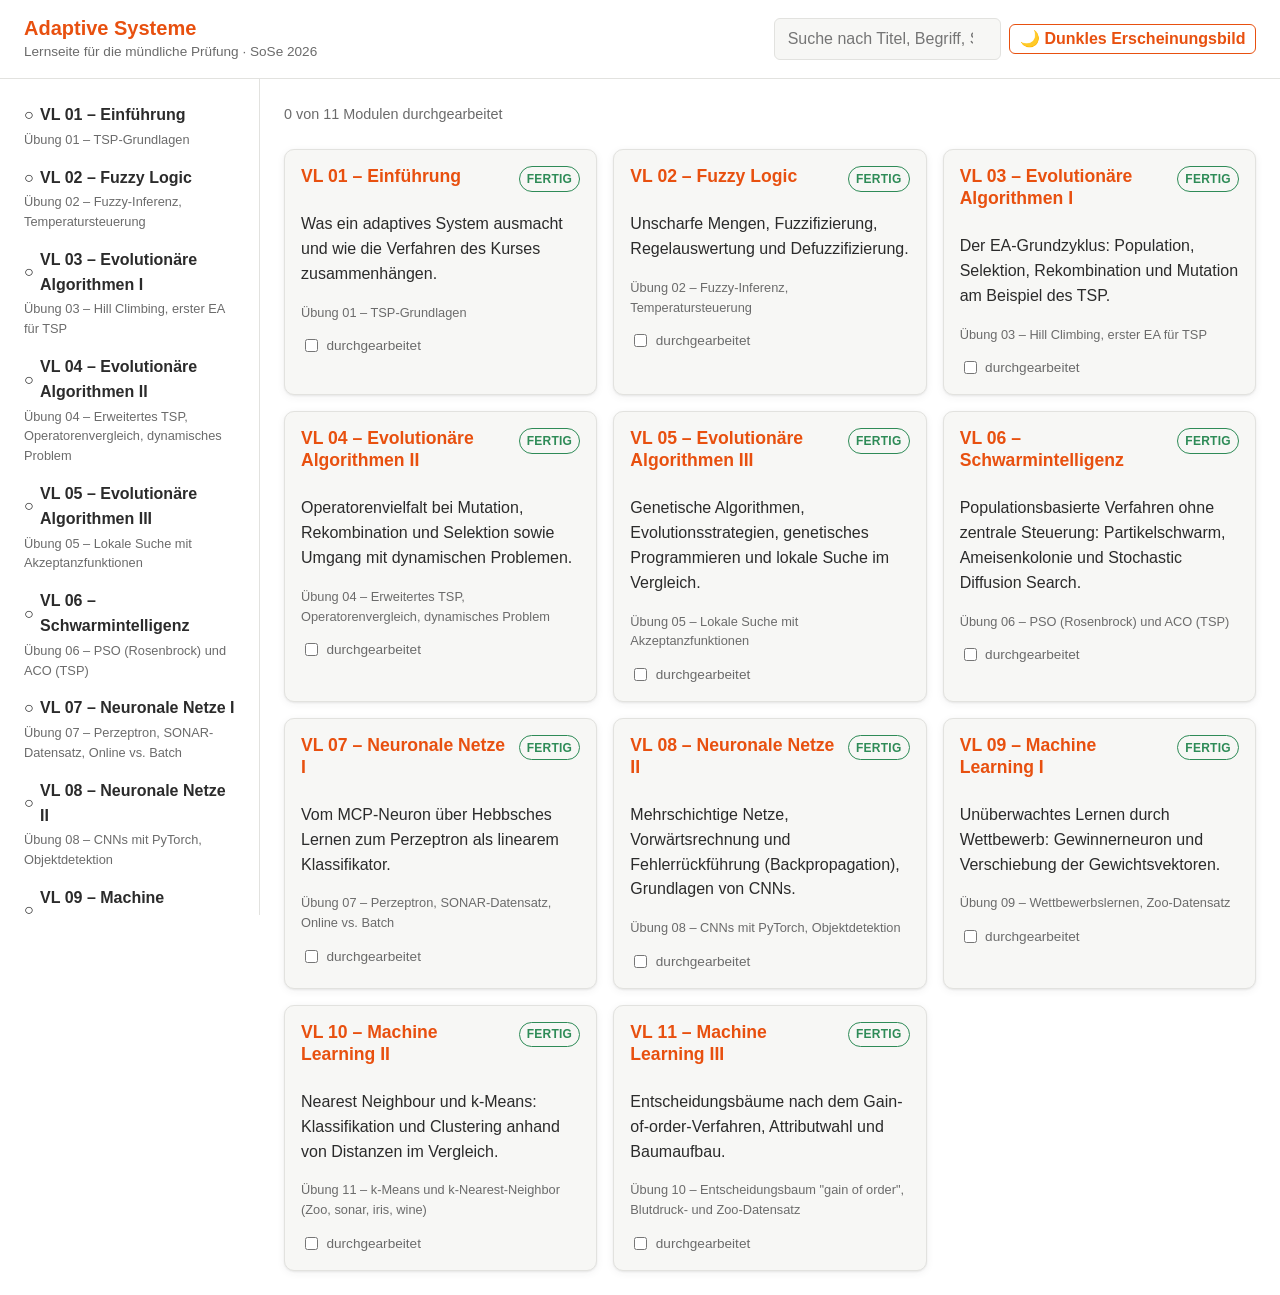
==== index.html @ 7b94b4c3 "Initial commit: vollständige Lernseite Adaptive Systeme Statische, dateibasierte Lernseite mit Shell" ====
<!doctype html>
<html lang="de">
<head>
  <meta charset="utf-8">
  <meta name="viewport" content="width=device-width, initial-scale=1">
  <title>Adaptive Systeme – Lernseite</title>
  <link rel="stylesheet" href="assets/theme.css">
</head>
<body>
  <header class="as-shell-header">
    <div>
      <h1>Adaptive Systeme</h1>
      <p class="as-shell-header__untertitel">Lernseite für die mündliche Prüfung · SoSe 2026</p>
    </div>
    <div class="as-shell-header__controls">
      <input id="as-suche" class="as-suche" type="search" placeholder="Suche nach Titel, Begriff, Schlagwort …" aria-label="Module durchsuchen">
      <button id="as-theme-toggle" class="as-button as-button--icon as-button--sekundaer" type="button">🌙 Dunkles Erscheinungsbild</button>
    </div>
  </header>

  <div class="as-shell-body">
    <nav id="as-sidebar" class="as-sidebar" aria-label="Vorlesungen"></nav>
    <main id="as-main" class="as-main"></main>
  </div>

  <script src="content/manifest.js"></script>
  <script src="assets/module.js"></script>
  <script src="assets/shell.js"></script>
</body>
</html>
---- assets/theme.css ----
/*
  Adaptive Systeme – geteiltes Design-System
  Einzige Quelle für Farben, Abstände und Typografie (design.md Abschnitt 4).
  Wird sowohl von der Shell (index.html) als auch von jedem Modul unter
  lectures/ eingebunden. Kein Modul darf eigene Farbwerte definieren.
*/

:root {
  --as-akzent: #E8500F;
  --as-akzent-gedeckt: #FDF0E9;
  --as-text: #2B2B2B;
  --as-text-gedaempft: #6B6B6B;
  --as-flaeche: #FFFFFF;
  --as-flaeche-erhoeht: #F7F7F5;
  --as-rahmen: #E2E2DF;

  --as-begriff: #1F6FB2;
  --as-ablauf: #2E8B57;
  --as-achtung: #C4342B;

  --as-akzent-kontrast: #FFFFFF;

  --as-schatten: 0 1px 2px rgba(43, 43, 43, 0.08), 0 2px 8px rgba(43, 43, 43, 0.06);

  --as-radius-s: 6px;
  --as-radius-m: 10px;
  --as-radius-l: 14px;

  --as-abstand-xs: 0.25rem;
  --as-abstand-s: 0.5rem;
  --as-abstand-m: 1rem;
  --as-abstand-l: 1.5rem;
  --as-abstand-xl: 2.5rem;

  --as-schrift: -apple-system, BlinkMacSystemFont, "Segoe UI", Roboto, Helvetica,
    Arial, sans-serif, "Apple Color Emoji", "Segoe UI Emoji";
  --as-schrift-mono: ui-monospace, SFMono-Regular, Menlo, Consolas, monospace;

  --as-transition: 150ms ease;

  color-scheme: light;
}

:root[data-theme="dark"] {
  --as-akzent: #FF7A3D;
  --as-akzent-gedeckt: #3A2A1F;
  --as-text: #EDEDEA;
  --as-text-gedaempft: #A8A8A3;
  --as-flaeche: #1B1B19;
  --as-flaeche-erhoeht: #242422;
  --as-rahmen: #38382F;

  --as-begriff: #6CA9E0;
  --as-ablauf: #5FC98A;
  --as-achtung: #E37D74;

  --as-akzent-kontrast: #1B1B19;

  --as-schatten: 0 1px 2px rgba(0, 0, 0, 0.35), 0 2px 10px rgba(0, 0, 0, 0.3);

  color-scheme: dark;
}

@media (prefers-color-scheme: dark) {
  :root:not([data-theme="light"]) {
    --as-akzent: #FF7A3D;
    --as-akzent-gedeckt: #3A2A1F;
    --as-text: #EDEDEA;
    --as-text-gedaempft: #A8A8A3;
    --as-flaeche: #1B1B19;
    --as-flaeche-erhoeht: #242422;
    --as-rahmen: #38382F;

    --as-begriff: #6CA9E0;
    --as-ablauf: #5FC98A;
    --as-achtung: #E37D74;

    --as-akzent-kontrast: #1B1B19;

    --as-schatten: 0 1px 2px rgba(0, 0, 0, 0.35), 0 2px 10px rgba(0, 0, 0, 0.3);

    color-scheme: dark;
  }
}

*, *::before, *::after {
  box-sizing: border-box;
}

html {
  font-family: var(--as-schrift);
  color: var(--as-text);
  background: var(--as-flaeche);
}

body {
  margin: 0;
  min-width: 320px;
  background: var(--as-flaeche);
  color: var(--as-text);
  line-height: 1.55;
}

h1, h2, h3, h4 {
  color: var(--as-akzent);
  line-height: 1.25;
  margin: 0 0 var(--as-abstand-s);
}

h1 { font-size: 1.75rem; }
h2 { font-size: 1.35rem; }
h3 { font-size: 1.1rem; }
h4 { font-size: 1rem; }

p, li {
  max-width: 70ch;
}

a {
  color: var(--as-akzent);
}

a:not(:hover) {
  text-decoration-thickness: 1px;
}

code, pre {
  font-family: var(--as-schrift-mono);
  background: var(--as-flaeche-erhoeht);
  border-radius: var(--as-radius-s);
}

code {
  padding: 0.1em 0.4em;
}

pre {
  padding: var(--as-abstand-m);
  overflow-x: auto;
  border: 1px solid var(--as-rahmen);
}

hr {
  border: none;
  border-top: 1px solid var(--as-rahmen);
  margin: var(--as-abstand-l) 0;
}

/* ---------- Bausteine ---------- */

.as-karte {
  background: var(--as-flaeche-erhoeht);
  border: 1px solid var(--as-rahmen);
  border-radius: var(--as-radius-m);
  padding: var(--as-abstand-m);
  box-shadow: var(--as-schatten);
}

.as-hinweiskasten {
  background: var(--as-akzent-gedeckt);
  border: 1px solid var(--as-akzent);
  border-radius: var(--as-radius-m);
  padding: var(--as-abstand-m);
}

.as-button {
  font: inherit;
  font-weight: 600;
  color: var(--as-akzent-kontrast);
  background: var(--as-akzent);
  border: 1px solid var(--as-akzent);
  border-radius: var(--as-radius-s);
  padding: 0.5em 1em;
  cursor: pointer;
  transition: opacity var(--as-transition);
}

.as-button:hover {
  opacity: 0.88;
}

.as-button:disabled {
  opacity: 0.45;
  cursor: not-allowed;
}

.as-button--sekundaer {
  color: var(--as-akzent);
  background: transparent;
}

.as-button--icon {
  padding: 0.4em 0.6em;
  line-height: 1;
}

.as-badge {
  display: inline-flex;
  align-items: center;
  gap: 0.3em;
  font-size: 0.75rem;
  font-weight: 600;
  letter-spacing: 0.02em;
  text-transform: uppercase;
  padding: 0.2em 0.6em;
  border-radius: 999px;
  border: 1px solid var(--as-rahmen);
  color: var(--as-text-gedaempft);
  background: var(--as-flaeche);
}

.as-badge--entwurf {
  color: var(--as-achtung);
  border-color: var(--as-achtung);
  background: transparent;
}

.as-badge--fertig {
  color: var(--as-ablauf);
  border-color: var(--as-ablauf);
  background: transparent;
}

/* Semantische Textmarkierungen - feste Bedeutung, nie dekorativ */

.as-begriff { color: var(--as-begriff); font-weight: 600; }
.as-ablauf { color: var(--as-ablauf); font-weight: 600; }
.as-achtung { color: var(--as-achtung); font-weight: 600; }

.as-box--begriff, .as-box--ablauf, .as-box--achtung {
  border-radius: var(--as-radius-m);
  padding: var(--as-abstand-m);
  border: 1px solid;
  background: var(--as-flaeche-erhoeht);
}

.as-box--begriff { border-color: var(--as-begriff); }
.as-box--ablauf { border-color: var(--as-ablauf); }
.as-box--achtung { border-color: var(--as-achtung); }

/* Prüfungsfragen (Quiz) */

.as-quiz-item {
  border: 1px solid var(--as-rahmen);
  border-radius: var(--as-radius-m);
  margin-bottom: var(--as-abstand-s);
  overflow: hidden;
}

.as-quiz-frage {
  width: 100%;
  text-align: left;
  font: inherit;
  font-weight: 600;
  color: var(--as-text);
  background: var(--as-flaeche-erhoeht);
  border: none;
  padding: var(--as-abstand-m);
  cursor: pointer;
  display: flex;
  align-items: center;
  justify-content: space-between;
  gap: var(--as-abstand-s);
}

.as-quiz-frage::after {
  content: "+";
  color: var(--as-akzent);
  font-size: 1.2em;
  flex-shrink: 0;
  transition: transform var(--as-transition);
}

.as-quiz-item[data-offen="true"] .as-quiz-frage::after {
  transform: rotate(45deg);
}

.as-quiz-antwort {
  padding: 0 var(--as-abstand-m);
  max-height: 0;
  overflow: hidden;
  color: var(--as-text);
  transition: max-height var(--as-transition), padding var(--as-transition);
}

.as-quiz-item[data-offen="true"] .as-quiz-antwort {
  padding: var(--as-abstand-m);
  max-height: 40em;
}

.as-quiz-typ {
  font-size: 0.7rem;
  font-weight: 600;
  text-transform: uppercase;
  color: var(--as-text-gedaempft);
  letter-spacing: 0.02em;
}

/* Schrittsteuerung für Animationen */

.as-step-controller {
  display: flex;
  flex-wrap: wrap;
  align-items: center;
  gap: var(--as-abstand-s);
  margin-top: var(--as-abstand-m);
}

.as-step-text {
  flex-basis: 100%;
  min-height: 1.6em;
  padding: var(--as-abstand-s) var(--as-abstand-m);
  background: var(--as-akzent-gedeckt);
  border-left: 3px solid var(--as-akzent);
  border-radius: var(--as-radius-s);
}

.as-step-zaehler {
  color: var(--as-text-gedaempft);
  font-size: 0.9rem;
  margin-left: auto;
}

/* Layout-Hilfen */

.as-tabellenwrapper {
  overflow-x: auto;
}

/* ---------- Shell-Layout (nur von index.html verwendet) ---------- */

.as-shell-header {
  position: sticky;
  top: 0;
  z-index: 10;
  display: flex;
  flex-wrap: wrap;
  align-items: center;
  justify-content: space-between;
  gap: var(--as-abstand-m);
  padding: var(--as-abstand-m) var(--as-abstand-l);
  background: var(--as-flaeche);
  border-bottom: 1px solid var(--as-rahmen);
}

.as-shell-header h1 {
  font-size: 1.25rem;
  margin: 0;
}

.as-shell-header__untertitel {
  margin: 0;
  color: var(--as-text-gedaempft);
  font-size: 0.85rem;
}

.as-shell-header__controls {
  display: flex;
  align-items: center;
  gap: var(--as-abstand-s);
  flex-wrap: wrap;
}

.as-suche {
  font: inherit;
  padding: 0.5em 0.8em;
  border-radius: var(--as-radius-s);
  border: 1px solid var(--as-rahmen);
  background: var(--as-flaeche-erhoeht);
  color: var(--as-text);
  min-width: 12rem;
}

.as-shell-body {
  display: flex;
  align-items: flex-start;
  min-height: calc(100vh - 4rem);
}

.as-sidebar {
  flex: 0 0 260px;
  padding: var(--as-abstand-m);
  border-right: 1px solid var(--as-rahmen);
  position: sticky;
  top: 4rem;
  max-height: calc(100vh - 4rem);
  overflow-y: auto;
}

.as-sidebar__eintrag {
  display: block;
  width: 100%;
  text-align: left;
  font: inherit;
  background: transparent;
  border: none;
  border-radius: var(--as-radius-s);
  padding: var(--as-abstand-s);
  cursor: pointer;
  color: var(--as-text);
}

.as-sidebar__eintrag:hover {
  background: var(--as-flaeche-erhoeht);
}

.as-sidebar__eintrag[aria-current="true"] {
  background: var(--as-akzent-gedeckt);
  border-left: 3px solid var(--as-akzent);
}

.as-sidebar__titel {
  display: flex;
  align-items: center;
  gap: 0.4em;
  font-weight: 600;
}

.as-sidebar__uebung {
  display: block;
  color: var(--as-text-gedaempft);
  font-size: 0.8rem;
  margin-top: 0.15em;
}

.as-main {
  flex: 1 1 auto;
  padding: var(--as-abstand-l);
  min-width: 0;
}

.as-fortschritt-leiste {
  margin: 0 0 var(--as-abstand-l);
  color: var(--as-text-gedaempft);
  font-size: 0.9rem;
}

.as-kachel-grid {
  display: grid;
  grid-template-columns: repeat(auto-fill, minmax(260px, 1fr));
  gap: var(--as-abstand-m);
}

.as-kachel {
  display: block;
  text-align: left;
  cursor: pointer;
  color: inherit;
}

.as-kachel__kopf {
  display: flex;
  justify-content: space-between;
  align-items: flex-start;
  gap: var(--as-abstand-s);
}

.as-kachel__fortschritt {
  display: flex;
  align-items: center;
  gap: 0.4em;
  margin-top: var(--as-abstand-s);
  font-size: 0.85rem;
  color: var(--as-text-gedaempft);
}

.as-kein-treffer {
  color: var(--as-text-gedaempft);
  padding: var(--as-abstand-l) 0;
}

.as-modul-ansicht__leiste {
  display: flex;
  flex-wrap: wrap;
  align-items: center;
  gap: var(--as-abstand-s);
  margin-bottom: var(--as-abstand-m);
}

.as-modul-ansicht__leiste h2 {
  margin: 0;
  margin-right: auto;
}

.as-modul-iframe {
  width: 100%;
  min-height: 80vh;
  border: 1px solid var(--as-rahmen);
  border-radius: var(--as-radius-m);
  background: var(--as-flaeche);
}

.as-fehlender-hinweis {
  border-color: var(--as-achtung);
}

.as-fehlender-hinweis code {
  display: inline-block;
  margin-top: var(--as-abstand-s);
}

@media (max-width: 720px) {
  .as-shell-body {
    flex-direction: column;
  }
  .as-sidebar {
    flex: 1 1 auto;
    position: static;
    max-height: none;
    border-right: none;
    border-bottom: 1px solid var(--as-rahmen);
    width: 100%;
  }
}

@media (prefers-reduced-motion: reduce) {
  * {
    animation-duration: 0.001ms !important;
    animation-iteration-count: 1 !important;
    transition-duration: 0.001ms !important;
  }
}
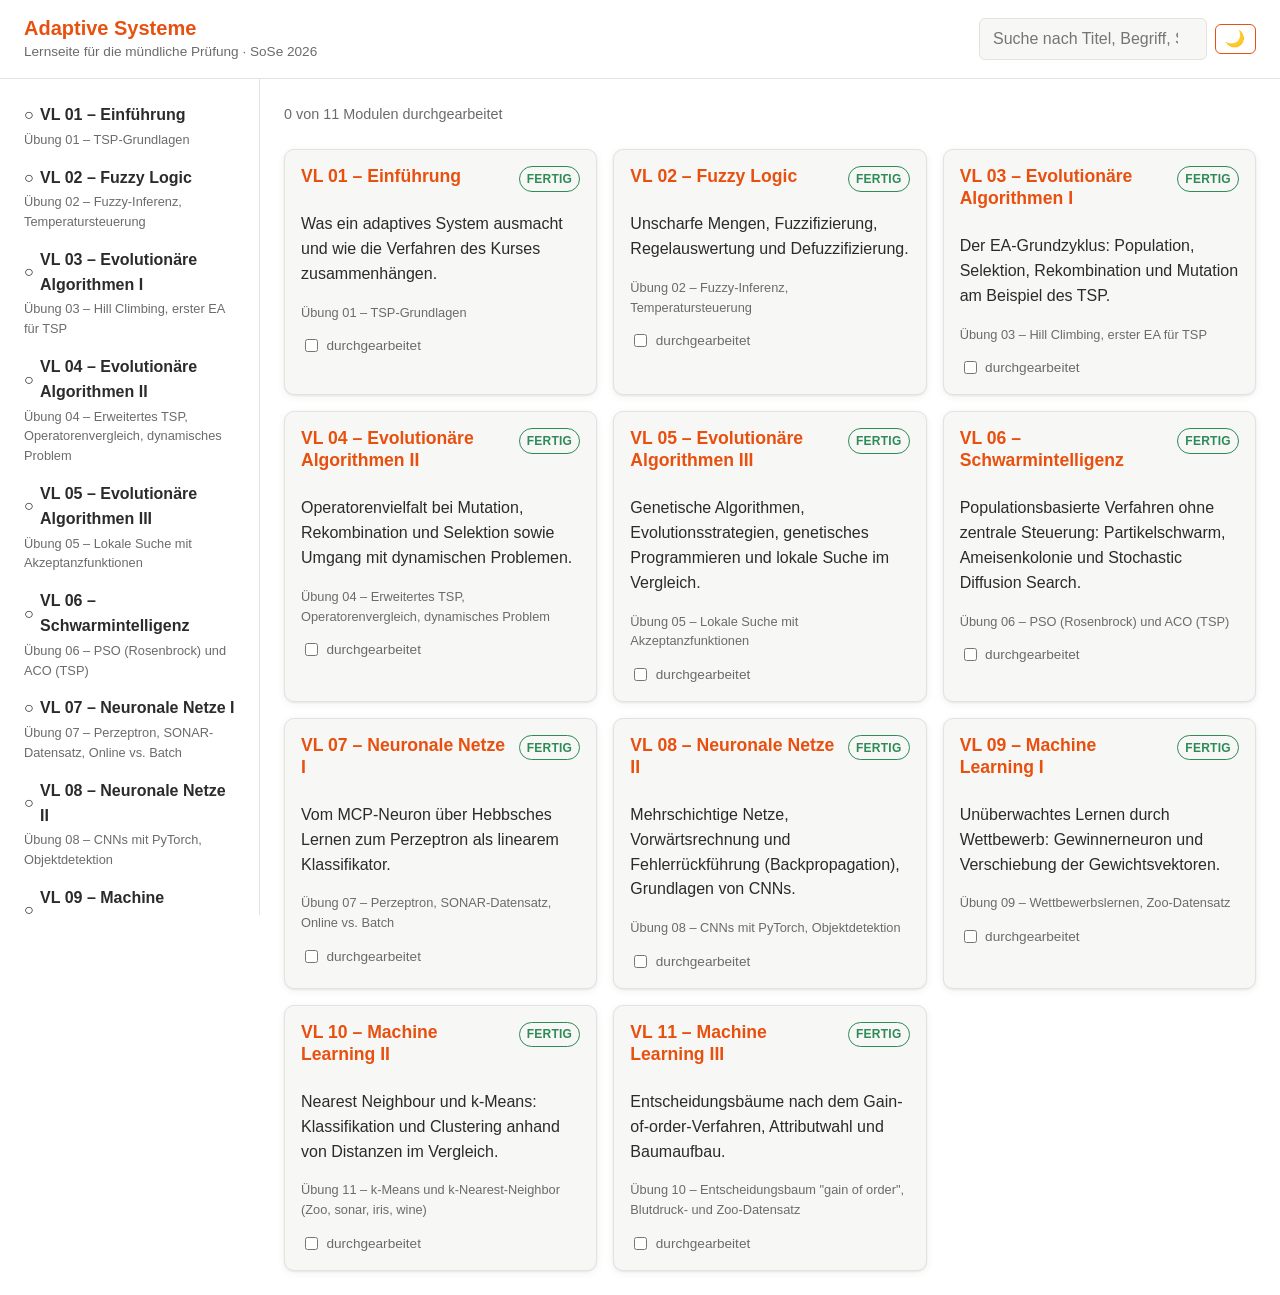
==== commit 7d8a0da6: "Modulansicht entrümpeln: zentraler Zurück-Button im Header Vorlesungsseiten hatten beim Öffnen über " ====
--- a/index.html
+++ b/index.html
@@ -8,13 +8,16 @@
 </head>
 <body>
   <header class="as-shell-header">
-    <div>
-      <h1>Adaptive Systeme</h1>
-      <p class="as-shell-header__untertitel">Lernseite für die mündliche Prüfung · SoSe 2026</p>
+    <div class="as-shell-header__titel">
+      <button id="as-header-zurueck" class="as-button as-button--icon as-button--sekundaer" type="button" hidden aria-label="Zurück zur Übersicht" title="Zurück zur Übersicht">←</button>
+      <div>
+        <h1>Adaptive Systeme</h1>
+        <p class="as-shell-header__untertitel">Lernseite für die mündliche Prüfung · SoSe 2026</p>
+      </div>
     </div>
     <div class="as-shell-header__controls">
       <input id="as-suche" class="as-suche" type="search" placeholder="Suche nach Titel, Begriff, Schlagwort …" aria-label="Module durchsuchen">
-      <button id="as-theme-toggle" class="as-button as-button--icon as-button--sekundaer" type="button">🌙 Dunkles Erscheinungsbild</button>
+      <button id="as-theme-toggle" class="as-button as-button--icon as-button--sekundaer" type="button">🌙</button>
     </div>
   </header>
 
--- a/assets/theme.css
+++ b/assets/theme.css
@@ -341,6 +341,12 @@
   padding: var(--as-abstand-m) var(--as-abstand-l);
   background: var(--as-flaeche);
   border-bottom: 1px solid var(--as-rahmen);
+}
+
+.as-shell-header__titel {
+  display: flex;
+  align-items: center;
+  gap: var(--as-abstand-s);
 }
 
 .as-shell-header h1 {
@@ -471,15 +477,10 @@
 
 .as-modul-ansicht__leiste {
   display: flex;
-  flex-wrap: wrap;
+  justify-content: flex-end;
   align-items: center;
   gap: var(--as-abstand-s);
   margin-bottom: var(--as-abstand-m);
-}
-
-.as-modul-ansicht__leiste h2 {
-  margin: 0;
-  margin-right: auto;
 }
 
 .as-modul-iframe {
